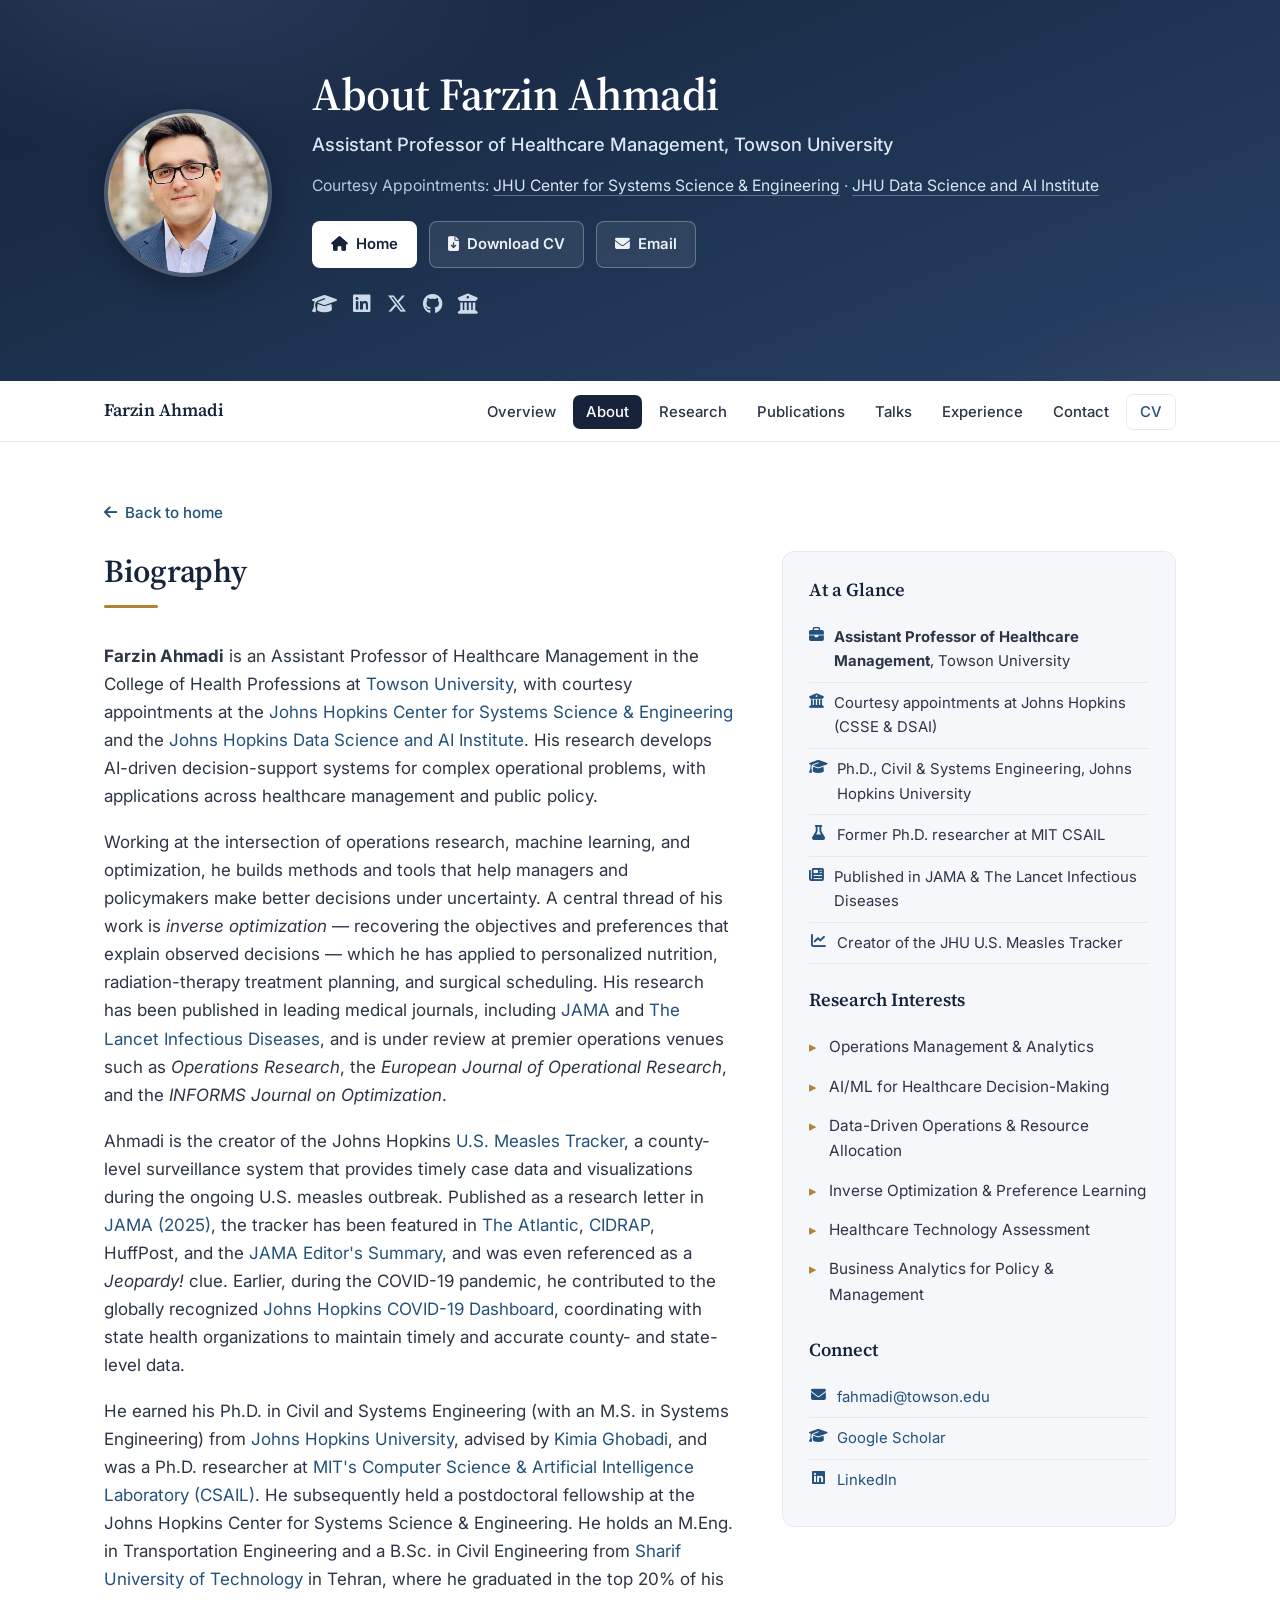
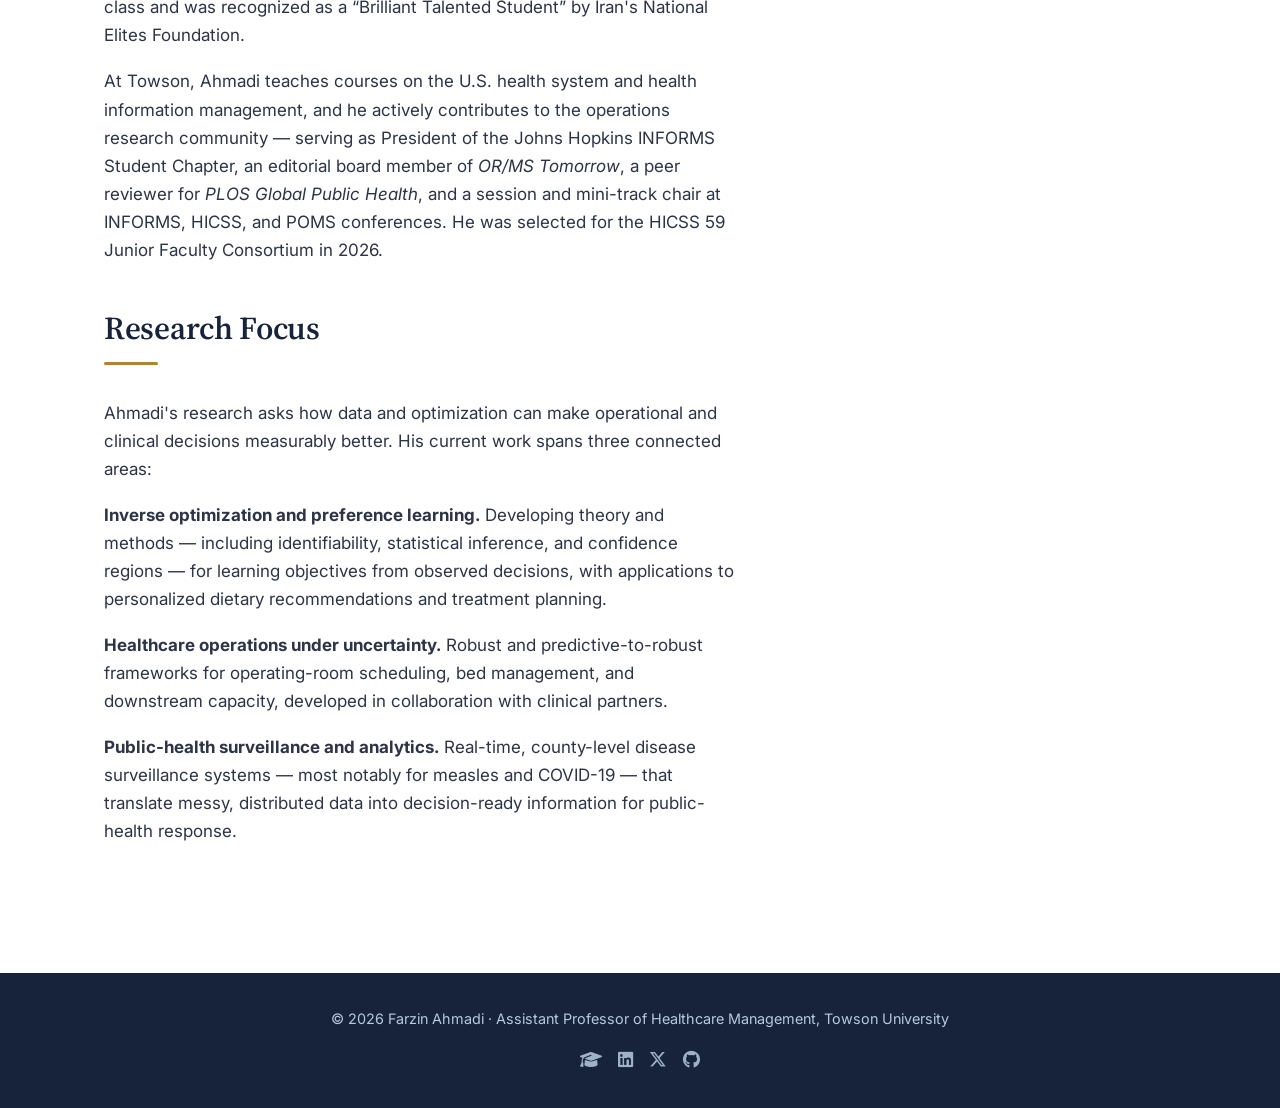
==== about.html @ e1e56246 "Add files via upload" ====
<!DOCTYPE html>
<html lang="en">
<head>
    <meta charset="UTF-8">
    <meta name="viewport" content="width=device-width, initial-scale=1.0">

    <title>About Farzin Ahmadi | Healthcare Management &amp; AI Researcher, Towson University</title>
    <meta name="description" content="About Farzin Ahmadi — Assistant Professor of Healthcare Management at Towson University with courtesy appointments at Johns Hopkins. Researcher in operations research, machine learning, and inverse optimization for healthcare and public health; creator of the JHU U.S. Measles Tracker (JAMA, 2025).">
    <meta name="keywords" content="Farzin Ahmadi, biography, about, Healthcare Management, Operations Research, Machine Learning, Inverse Optimization, Towson University, Johns Hopkins, Measles Tracker, JAMA">
    <meta name="author" content="Farzin Ahmadi">
    <link rel="canonical" href="https://farzinahmadi.github.io/about.html">

    <meta property="og:type" content="profile">
    <meta property="og:title" content="About Farzin Ahmadi | Healthcare Management & AI Researcher">
    <meta property="og:description" content="Assistant Professor of Healthcare Management at Towson University. Operations research, machine learning, and optimization for healthcare and public health.">
    <meta property="og:url" content="https://farzinahmadi.github.io/about.html">
    <meta property="og:image" content="https://farzinahmadi.github.io/FAID.jpg">
    <meta property="og:site_name" content="Farzin Ahmadi">
    <meta property="profile:first_name" content="Farzin">
    <meta property="profile:last_name" content="Ahmadi">

    <meta name="twitter:card" content="summary">
    <meta name="twitter:title" content="About Farzin Ahmadi">
    <meta name="twitter:description" content="Assistant Professor of Healthcare Management at Towson University. Operations research and AI for healthcare and public health.">
    <meta name="twitter:image" content="https://farzinahmadi.github.io/FAID.jpg">

    <link rel="icon" href="data:image/svg+xml,%3Csvg xmlns='http://www.w3.org/2000/svg' viewBox='0 0 64 64'%3E%3Crect width='64' height='64' rx='12' fill='%2316233b'/%3E%3Ctext x='32' y='45' font-family='Georgia,serif' font-size='34' fill='white' text-anchor='middle'%3EFA%3C/text%3E%3C/svg%3E">

    <link rel="preconnect" href="https://fonts.googleapis.com">
    <link rel="preconnect" href="https://fonts.gstatic.com" crossorigin>
    <link href="https://fonts.googleapis.com/css2?family=Inter:wght@400;500;600;700&family=Source+Serif+4:opsz,wght@8..60,400;8..60,500;8..60,600;8..60,700&display=swap" rel="stylesheet">
    <link rel="stylesheet" href="https://cdnjs.cloudflare.com/ajax/libs/font-awesome/6.4.0/css/all.min.css">
    <link rel="stylesheet" href="styles.css">

    <script type="application/ld+json">
    {
      "@context": "https://schema.org",
      "@type": "ProfilePage",
      "mainEntity": {
        "@type": "Person",
        "name": "Farzin Ahmadi",
        "givenName": "Farzin",
        "familyName": "Ahmadi",
        "jobTitle": "Assistant Professor of Healthcare Management",
        "url": "https://farzinahmadi.github.io/",
        "image": "https://farzinahmadi.github.io/FAID.jpg",
        "email": "mailto:fahmadi@towson.edu",
        "description": "Assistant Professor of Healthcare Management at Towson University developing AI-driven decision-support systems for healthcare operations and public health. Creator of the Johns Hopkins U.S. Measles Tracker.",
        "worksFor": { "@type": "CollegeOrUniversity", "name": "Towson University", "url": "https://www.towson.edu/" },
        "affiliation": [
          { "@type": "Organization", "name": "Johns Hopkins Center for Systems Science and Engineering", "url": "https://systems.jhu.edu/" },
          { "@type": "Organization", "name": "Johns Hopkins Data Science and AI Institute", "url": "https://ai.jhu.edu/" }
        ],
        "alumniOf": [
          { "@type": "CollegeOrUniversity", "name": "Johns Hopkins University" },
          { "@type": "CollegeOrUniversity", "name": "Sharif University of Technology" },
          { "@type": "CollegeOrUniversity", "name": "Massachusetts Institute of Technology" }
        ],
        "knowsAbout": ["Healthcare Management","Operations Research","Machine Learning","Inverse Optimization","Health Analytics","Public Health Surveillance"],
        "sameAs": [
          "https://www.linkedin.com/in/farzin-ahmadi/",
          "https://scholar.google.com/citations?user=UysbfPkAAAAJ&hl=en",
          "https://github.com/FarzinAhmadi",
          "https://x.com/FarzinAhmadi5",
          "https://farzin.wse.jhu.edu"
        ]
      }
    }
    </script>
</head>
<body>
    <header class="hero">
        <div class="container hero-inner">
            <img src="FAID.jpg" alt="Portrait of Farzin Ahmadi" class="profile-img">
            <div class="hero-text">
                <h1>About Farzin Ahmadi</h1>
                <p class="tagline">Assistant Professor of Healthcare Management, Towson University</p>
                <p class="affil">Courtesy Appointments: <a href="https://systems.jhu.edu" target="_blank" rel="noopener">JHU Center for Systems Science &amp; Engineering</a> · <a href="https://ai.jhu.edu" target="_blank" rel="noopener">JHU Data Science and AI Institute</a></p>
                <div class="hero-actions">
                    <a href="index.html" class="btn btn-primary"><i class="fas fa-house"></i> Home</a>
                    <a href="Farzin_Ahmadi.pdf" class="btn btn-ghost" download><i class="fas fa-file-arrow-down"></i> Download CV</a>
                    <a href="mailto:fahmadi@towson.edu" class="btn btn-ghost"><i class="fas fa-envelope"></i> Email</a>
                </div>
                <div class="social-links">
                    <a href="https://scholar.google.com/citations?user=UysbfPkAAAAJ&hl=en" title="Google Scholar" target="_blank" rel="noopener"><i class="fas fa-graduation-cap"></i></a>
                    <a href="https://www.linkedin.com/in/farzin-ahmadi/" title="LinkedIn" target="_blank" rel="noopener"><i class="fab fa-linkedin"></i></a>
                    <a href="https://x.com/FarzinAhmadi5" title="X (Twitter)" target="_blank" rel="noopener"><i class="fab fa-x-twitter"></i></a>
                    <a href="https://github.com/FarzinAhmadi" title="GitHub" target="_blank" rel="noopener"><i class="fab fa-github"></i></a>
                    <a href="https://farzin.wse.jhu.edu" title="Johns Hopkins Profile" target="_blank" rel="noopener"><i class="fas fa-university"></i></a>
                </div>
            </div>
        </div>
    </header>

    <nav class="nav">
        <div class="container">
            <div class="nav-brand"><a href="index.html">Farzin Ahmadi</a></div>
            <ul class="nav-list">
                <li><a href="index.html#about-tab">Overview</a></li>
                <li><a href="about.html" class="active">About</a></li>
                <li><a href="index.html#research">Research</a></li>
                <li><a href="index.html#publications">Publications</a></li>
                <li><a href="index.html#talks">Talks</a></li>
                <li><a href="index.html#experience">Experience</a></li>
                <li><a href="index.html#contact">Contact</a></li>
                <li><a href="Farzin_Ahmadi.pdf" download class="nav-cv">CV</a></li>
            </ul>
        </div>
    </nav>

    <main>
        <section class="page-section">
            <div class="container">
                <a href="index.html" class="backlink"><i class="fas fa-arrow-left"></i> Back to home</a>
                <div class="about-grid">
                    <div class="prose">
                        <h2 class="section-title">Biography</h2>
                        <div class="rule"></div>

                        <p><strong>Farzin Ahmadi</strong> is an Assistant Professor of Healthcare Management in the College of Health Professions at <a href="https://www.towson.edu/" target="_blank" rel="noopener">Towson University</a>, with courtesy appointments at the <a href="https://systems.jhu.edu/" target="_blank" rel="noopener">Johns Hopkins Center for Systems Science &amp; Engineering</a> and the <a href="https://ai.jhu.edu/" target="_blank" rel="noopener">Johns Hopkins Data Science and AI Institute</a>. His research develops AI-driven decision-support systems for complex operational problems, with applications across healthcare management and public policy.</p>

                        <p>Working at the intersection of operations research, machine learning, and optimization, he builds methods and tools that help managers and policymakers make better decisions under uncertainty. A central thread of his work is <em>inverse optimization</em> — recovering the objectives and preferences that explain observed decisions — which he has applied to personalized nutrition, radiation-therapy treatment planning, and surgical scheduling. His research has been published in leading medical journals, including <a href="https://jamanetwork.com/journals/jama/article-abstract/2839096" target="_blank" rel="noopener">JAMA</a> and <a href="https://www.thelancet.com/journals/laninf/home" target="_blank" rel="noopener">The Lancet Infectious Diseases</a>, and is under review at premier operations venues such as <em>Operations Research</em>, the <em>European Journal of Operational Research</em>, and the <em>INFORMS Journal on Optimization</em>.</p>

                        <p>Ahmadi is the creator of the Johns Hopkins <a href="https://publichealth.jhu.edu/ivac/resources/us-measles-tracker" target="_blank" rel="noopener">U.S. Measles Tracker</a>, a county-level surveillance system that provides timely case data and visualizations during the ongoing U.S. measles outbreak. Published as a research letter in <a href="https://jamanetwork.com/journals/jama/article-abstract/2839096" target="_blank" rel="noopener">JAMA (2025)</a>, the tracker has been featured in <a href="https://www.theatlantic.com/health/2026/02/measles-death/686122/" target="_blank" rel="noopener">The Atlantic</a>, <a href="https://www.cidrap.umn.edu/measles/researchers-introduce-tool-featuring-timely-county-level-us-measles-data-maps" target="_blank" rel="noopener">CIDRAP</a>, HuffPost, and the <a href="https://www.youtube.com/watch?v=EvBbJuXM_eo" target="_blank" rel="noopener">JAMA Editor's Summary</a>, and was even referenced as a <em>Jeopardy!</em> clue. Earlier, during the COVID-19 pandemic, he contributed to the globally recognized <a href="https://coronavirus.jhu.edu/map.html" target="_blank" rel="noopener">Johns Hopkins COVID-19 Dashboard</a>, coordinating with state health organizations to maintain timely and accurate county- and state-level data.</p>

                        <p>He earned his Ph.D. in Civil and Systems Engineering (with an M.S. in Systems Engineering) from <a href="https://www.jhu.edu/" target="_blank" rel="noopener">Johns Hopkins University</a>, advised by <a href="https://engineering.jhu.edu/faculty/kimia-ghobadi/" target="_blank" rel="noopener">Kimia Ghobadi</a>, and was a Ph.D. researcher at <a href="https://www.csail.mit.edu/" target="_blank" rel="noopener">MIT's Computer Science &amp; Artificial Intelligence Laboratory (CSAIL)</a>. He subsequently held a postdoctoral fellowship at the Johns Hopkins Center for Systems Science &amp; Engineering. He holds an M.Eng. in Transportation Engineering and a B.Sc. in Civil Engineering from <a href="http://www.sharif.edu/" target="_blank" rel="noopener">Sharif University of Technology</a> in Tehran, where he graduated in the top 20% of his class and was recognized as a “Brilliant Talented Student” by Iran's National Elites Foundation.</p>

                        <p>At Towson, Ahmadi teaches courses on the U.S. health system and health information management, and he actively contributes to the operations research community — serving as President of the Johns Hopkins INFORMS Student Chapter, an editorial board member of <em>OR/MS Tomorrow</em>, a peer reviewer for <em>PLOS Global Public Health</em>, and a session and mini-track chair at INFORMS, HICSS, and POMS conferences. He was selected for the HICSS 59 Junior Faculty Consortium in 2026.</p>

                        <h2 class="section-title" style="margin-top:44px;">Research Focus</h2>
                        <div class="rule"></div>
                        <p>Ahmadi's research asks how data and optimization can make operational and clinical decisions measurably better. His current work spans three connected areas:</p>
                        <p><strong>Inverse optimization and preference learning.</strong> Developing theory and methods — including identifiability, statistical inference, and confidence regions — for learning objectives from observed decisions, with applications to personalized dietary recommendations and treatment planning.</p>
                        <p><strong>Healthcare operations under uncertainty.</strong> Robust and predictive-to-robust frameworks for operating-room scheduling, bed management, and downstream capacity, developed in collaboration with clinical partners.</p>
                        <p><strong>Public-health surveillance and analytics.</strong> Real-time, county-level disease surveillance systems — most notably for measles and COVID-19 — that translate messy, distributed data into decision-ready information for public-health response.</p>
                    </div>

                    <aside class="sidecard">
                        <h3>At a Glance</h3>
                        <div class="fact"><i class="fas fa-briefcase"></i><span><strong>Assistant Professor of Healthcare Management</strong>, Towson University</span></div>
                        <div class="fact"><i class="fas fa-university"></i><span>Courtesy appointments at Johns Hopkins (CSSE &amp; DSAI)</span></div>
                        <div class="fact"><i class="fas fa-graduation-cap"></i><span>Ph.D., Civil &amp; Systems Engineering, Johns Hopkins University</span></div>
                        <div class="fact"><i class="fas fa-flask"></i><span>Former Ph.D. researcher at MIT CSAIL</span></div>
                        <div class="fact"><i class="fas fa-newspaper"></i><span>Published in JAMA &amp; The Lancet Infectious Diseases</span></div>
                        <div class="fact"><i class="fas fa-chart-line"></i><span>Creator of the JHU U.S. Measles Tracker</span></div>

                        <h3 style="margin-top:24px;">Research Interests</h3>
                        <ul>
                            <li>Operations Management &amp; Analytics</li>
                            <li>AI/ML for Healthcare Decision-Making</li>
                            <li>Data-Driven Operations &amp; Resource Allocation</li>
                            <li>Inverse Optimization &amp; Preference Learning</li>
                            <li>Healthcare Technology Assessment</li>
                            <li>Business Analytics for Policy &amp; Management</li>
                        </ul>

                        <h3 style="margin-top:24px;">Connect</h3>
                        <div class="fact"><i class="fas fa-envelope"></i><span><a href="mailto:fahmadi@towson.edu">fahmadi@towson.edu</a></span></div>
                        <div class="fact"><i class="fas fa-graduation-cap"></i><span><a href="https://scholar.google.com/citations?user=UysbfPkAAAAJ&hl=en" target="_blank" rel="noopener">Google Scholar</a></span></div>
                        <div class="fact"><i class="fab fa-linkedin"></i><span><a href="https://www.linkedin.com/in/farzin-ahmadi/" target="_blank" rel="noopener">LinkedIn</a></span></div>
                    </aside>
                </div>
            </div>
        </section>
    </main>

    <footer class="footer">
        <div class="container">
            <p>&copy; 2026 Farzin Ahmadi · Assistant Professor of Healthcare Management, Towson University</p>
            <div class="social-links">
                <a href="https://scholar.google.com/citations?user=UysbfPkAAAAJ&hl=en" title="Google Scholar" target="_blank" rel="noopener"><i class="fas fa-graduation-cap"></i></a>
                <a href="https://www.linkedin.com/in/farzin-ahmadi/" title="LinkedIn" target="_blank" rel="noopener"><i class="fab fa-linkedin"></i></a>
                <a href="https://x.com/FarzinAhmadi5" title="X (Twitter)" target="_blank" rel="noopener"><i class="fab fa-x-twitter"></i></a>
                <a href="https://github.com/FarzinAhmadi" title="GitHub" target="_blank" rel="noopener"><i class="fab fa-github"></i></a>
            </div>
        </div>
    </footer>
</body>
</html>
---- styles.css ----
/* ==========================================================================
   Farzin Ahmadi — academic site
   Shared stylesheet for index.html and about.html
   ========================================================================== */

:root {
  /* Palette */
  --navy:        #16233b;
  --navy-2:      #1e3452;
  --primary:     #24507c;
  --primary-2:   #3a6ea5;
  --accent:      #b08432;   /* restrained warm gold, used only as a hairline */
  --bg:          #ffffff;
  --bg-alt:      #f5f7fb;
  --surface:     #ffffff;
  --border:      #e5e9f0;
  --text:        #2c3446;
  --muted:       #67718b;
  --shadow-sm:   0 1px 2px rgba(20, 34, 61, .04), 0 2px 8px rgba(20, 34, 61, .05);
  --shadow-md:   0 6px 22px rgba(20, 34, 61, .09);
  --radius:      12px;
  --radius-lg:   18px;
  --maxw:        1120px;
  --font-serif:  "Source Serif 4", Georgia, "Times New Roman", serif;
  --font-sans:   "Inter", -apple-system, BlinkMacSystemFont, "Segoe UI", Roboto, sans-serif;
}

* { margin: 0; padding: 0; box-sizing: border-box; }

html { scroll-behavior: smooth; -webkit-text-size-adjust: 100%; }

body {
  font-family: var(--font-sans);
  line-height: 1.65;
  color: var(--text);
  background: var(--bg);
  font-size: 17px;
  -webkit-font-smoothing: antialiased;
  text-rendering: optimizeLegibility;
}

.container { max-width: var(--maxw); margin: 0 auto; padding: 0 24px; }

a { color: var(--primary); text-decoration: none; transition: color .2s ease; }
a:hover { color: var(--primary-2); text-decoration: underline; }

h1, h2, h3, h4 { font-family: var(--font-serif); color: var(--navy); line-height: 1.25; font-weight: 600; }

/* ---------- Announcement banner ---------- */
.announcements {
  background: var(--navy);
  color: #eef2f8;
  padding: 11px 0;
  font-size: .92rem;
  border-bottom: 2px solid var(--accent);
}
.announcements .container {
  display: flex; align-items: center; justify-content: center;
  gap: 14px; flex-wrap: wrap; text-align: center; position: relative;
}
.announcements .icon { color: var(--accent); }
.announcements strong { color: #fff; font-weight: 600; }
.announcements a { color: #cfe0f2; text-decoration: underline; font-weight: 500; }
.announcements a:hover { color: #fff; }
.announcements .sep { color: #5c6a86; }
.close-banner {
  background: none; border: none; color: #9fb0c9; font-size: 1rem;
  cursor: pointer; padding: 4px; line-height: 1; transition: color .2s ease;
  position: absolute; right: 0; top: 50%; transform: translateY(-50%);
}
.close-banner:hover { color: #fff; }

/* ---------- Header / hero ---------- */
.hero {
  background: linear-gradient(158deg, #16233b 0%, #1e3452 55%, #274067 100%);
  color: #eef2f8;
  padding: 66px 0 60px;
  position: relative;
  overflow: hidden;
}
.hero::after {
  content: ""; position: absolute; inset: 0;
  background:
    radial-gradient(680px 320px at 12% -10%, rgba(120,160,220,.18), transparent 60%),
    radial-gradient(560px 300px at 100% 120%, rgba(176,132,50,.12), transparent 60%);
  pointer-events: none;
}
.hero-inner {
  position: relative; z-index: 1;
  display: grid; grid-template-columns: auto 1fr; gap: 40px; align-items: center;
}
.profile-img {
  width: 168px; height: 168px; border-radius: 50%;
  border: 4px solid rgba(255,255,255,.18);
  box-shadow: 0 10px 30px rgba(0,0,0,.28);
  object-fit: cover; background: rgba(255,255,255,.06);
  flex-shrink: 0;
}
.hero h1 { color: #fff; font-size: 2.85rem; letter-spacing: -.5px; margin-bottom: 6px; }
.hero .tagline { font-size: 1.15rem; color: #dbe6f4; font-weight: 500; margin-bottom: 14px; max-width: 640px; }
.hero .affil { font-size: .98rem; color: #b9c8dd; margin-bottom: 4px; }
.hero .affil a { color: #dbe6f4; text-decoration: none; border-bottom: 1px solid rgba(219,230,244,.35); }
.hero .affil a:hover { color: #fff; border-color: #fff; }

.hero-actions { display: flex; flex-wrap: wrap; gap: 12px; margin-top: 22px; }
.btn {
  display: inline-flex; align-items: center; gap: 8px;
  padding: 10px 18px; border-radius: 8px; font-size: .93rem; font-weight: 600;
  font-family: var(--font-sans); cursor: pointer; transition: all .2s ease;
  text-decoration: none; border: 1px solid transparent;
}
.btn-primary { background: #fff; color: var(--navy); }
.btn-primary:hover { background: #eef2f8; color: var(--navy); text-decoration: none; transform: translateY(-1px); }
.btn-ghost { background: rgba(255,255,255,.08); color: #eef2f8; border-color: rgba(255,255,255,.28); }
.btn-ghost:hover { background: rgba(255,255,255,.16); color: #fff; text-decoration: none; transform: translateY(-1px); }

.social-links { display: flex; gap: 16px; margin-top: 20px; }
.social-links a { color: #cdd9e8; font-size: 1.25rem; transition: transform .2s ease, color .2s ease; }
.social-links a:hover { color: #fff; transform: translateY(-2px); text-decoration: none; }

/* ---------- Navigation ---------- */
.nav {
  background: rgba(255,255,255,.92);
  backdrop-filter: saturate(140%) blur(8px);
  border-bottom: 1px solid var(--border);
  position: sticky; top: 0; z-index: 100;
}
.nav .container { display: flex; align-items: center; justify-content: space-between; min-height: 60px; }
.nav-brand { font-family: var(--font-serif); font-weight: 600; font-size: 1.1rem; color: var(--navy); }
.nav-brand a { color: var(--navy); }
.nav-brand a:hover { text-decoration: none; color: var(--primary); }
.nav-list { display: flex; align-items: center; list-style: none; gap: 4px; flex-wrap: wrap; }
.nav-list a {
  color: var(--text); font-weight: 500; font-size: .93rem;
  padding: 8px 13px; border-radius: 7px; transition: all .18s ease; cursor: pointer;
}
.nav-list a:hover { background: var(--bg-alt); color: var(--primary); text-decoration: none; }
.nav-list a.active { background: var(--navy); color: #fff; }
.nav-list a.nav-cv { color: var(--primary); border: 1px solid var(--border); }
.nav-list a.nav-cv:hover { background: var(--primary); color: #fff; border-color: var(--primary); }

/* ---------- Sections ---------- */
.content-section { display: none; padding: 66px 0; }
.content-section.active { display: block; animation: fadeIn .45s ease; }
.page-section { padding: 56px 0; }  /* used on about.html (always visible) */

.section-title { font-size: 2rem; color: var(--navy); margin-bottom: 8px; letter-spacing: -.3px; }
.section-title + .section-lead { color: var(--muted); font-size: 1.02rem; margin-bottom: 34px; max-width: 720px; }
.rule { width: 54px; height: 3px; background: var(--accent); border-radius: 2px; margin: 14px 0 34px; }

.subhead {
  font-family: var(--font-serif); color: var(--navy); font-size: 1.35rem;
  margin: 46px 0 22px; padding-bottom: 8px; border-bottom: 1px solid var(--border);
}
.subhead:first-of-type { margin-top: 0; }

/* ---------- Cards ---------- */
.card-grid { display: grid; gap: 22px; }
.grid-2 { grid-template-columns: repeat(auto-fit, minmax(430px, 1fr)); }

.card {
  background: var(--surface); border: 1px solid var(--border);
  border-left: 4px solid var(--primary);
  border-radius: var(--radius); padding: 24px 26px;
  box-shadow: var(--shadow-sm); transition: box-shadow .2s ease, transform .2s ease;
}
.card:hover { box-shadow: var(--shadow-md); transform: translateY(-2px); }
.card h3 { font-size: 1.18rem; margin-bottom: 6px; }
.card h3 a, .card h4 a { color: var(--navy); }
.card h3 a:hover, .card h4 a:hover { color: var(--primary); }
.card h4 { font-size: 1.05rem; margin-bottom: 8px; font-weight: 600; }
.card .subtitle { color: var(--primary); font-weight: 600; font-size: .96rem; margin-bottom: 4px; }
.card .date { color: var(--muted); font-size: .88rem; font-weight: 500; margin-bottom: 12px; letter-spacing: .01em; }
.card .journal { color: var(--primary); font-weight: 600; font-size: .95rem; margin-bottom: 5px; }
.card .authors { color: var(--muted); font-size: .9rem; }
.card p { margin-bottom: 10px; }
.card p:last-child { margin-bottom: 0; }
.card ul { margin: 8px 0 0 18px; }
.card ul li { margin-bottom: 5px; }

.tag {
  display: inline-block; font-size: .72rem; font-weight: 600; letter-spacing: .04em;
  text-transform: uppercase; padding: 3px 9px; border-radius: 20px;
  background: #eef3fa; color: var(--primary); margin-bottom: 10px;
}
.tag.upcoming { background: #fbf4e6; color: #96701f; }

/* ---------- About (two-column) ---------- */
.about-grid { display: grid; grid-template-columns: 1.6fr 1fr; gap: 48px; align-items: start; }
.prose p { margin-bottom: 18px; }
.prose p:last-child { margin-bottom: 0; }
.sidecard {
  background: var(--bg-alt); border: 1px solid var(--border);
  border-radius: var(--radius); padding: 26px; position: sticky; top: 84px;
}
.sidecard h3 { color: var(--navy); font-size: 1.15rem; margin-bottom: 16px; }
.sidecard ul { list-style: none; }
.sidecard li { padding: 7px 0 7px 20px; position: relative; font-size: .96rem; }
.sidecard li::before { content: "▸"; color: var(--accent); position: absolute; left: 0; }
.sidecard .fact { display: flex; gap: 10px; padding: 8px 0; border-bottom: 1px solid var(--border); font-size: .93rem; }
.sidecard .fact:last-child { border-bottom: none; }
.sidecard .fact i { color: var(--primary); width: 18px; text-align: center; margin-top: 3px; }

/* ---------- News timeline ---------- */
.news-list { max-width: 860px; }
.news-item {
  display: grid; grid-template-columns: 118px 1fr; gap: 22px;
  padding: 20px 0; border-bottom: 1px solid var(--border); align-items: start;
}
.news-item:last-child { border-bottom: none; }
.news-date {
  font-size: .82rem; font-weight: 600; color: var(--primary);
  background: var(--bg-alt); border: 1px solid var(--border);
  border-radius: 6px; padding: 5px 8px; text-align: center; white-space: nowrap;
}
.news-body { font-size: .98rem; }
.news-body a { font-weight: 500; }

/* ---------- Contact ---------- */
.contact-grid { display: grid; grid-template-columns: repeat(auto-fit, minmax(250px, 1fr)); gap: 22px; }
.contact-card {
  background: var(--surface); border: 1px solid var(--border); border-radius: var(--radius);
  padding: 26px; box-shadow: var(--shadow-sm);
}
.contact-card i { color: var(--primary); font-size: 1.3rem; margin-bottom: 10px; display: block; }
.contact-card h4 { font-size: 1.02rem; margin-bottom: 8px; }
.contact-card a { color: var(--text); }
.contact-card a:hover { color: var(--primary); }
.contact-card p, .contact-card address { font-style: normal; color: var(--muted); font-size: .94rem; line-height: 1.7; }

/* ---------- Footer ---------- */
.footer { background: var(--navy); color: #b9c8dd; text-align: center; padding: 34px 0; margin-top: 72px; font-size: .9rem; }
.footer a { color: #dbe6f4; }
.footer .social-links { justify-content: center; margin-top: 14px; }
.footer .social-links a { color: #9fb0c9; font-size: 1.1rem; }

/* ---------- Back link (about page) ---------- */
.backlink { display: inline-flex; align-items: center; gap: 8px; font-weight: 500; font-size: .95rem; margin-bottom: 26px; }

/* ---------- Animations ---------- */
@keyframes fadeIn { from { opacity: 0; transform: translateY(14px); } to { opacity: 1; transform: translateY(0); } }

/* ---------- Responsive ---------- */
@media (max-width: 900px) {
  .about-grid { grid-template-columns: 1fr; gap: 34px; }
  .sidecard { position: static; }
  .grid-2 { grid-template-columns: 1fr; }
}
@media (max-width: 760px) {
  body { font-size: 16px; }
  .hero { padding: 46px 0 42px; }
  .hero-inner { grid-template-columns: 1fr; text-align: center; gap: 24px; justify-items: center; }
  .hero h1 { font-size: 2.2rem; }
  .hero .tagline { font-size: 1.05rem; }
  .hero-actions, .social-links { justify-content: center; }
  .nav .container { flex-direction: column; gap: 8px; padding: 10px 20px; }
  .nav-list { justify-content: center; gap: 2px; }
  .nav-list a { padding: 7px 10px; font-size: .88rem; }
  .section-title { font-size: 1.7rem; }
  .news-item { grid-template-columns: 1fr; gap: 6px; }
  .news-date { justify-self: start; }
}
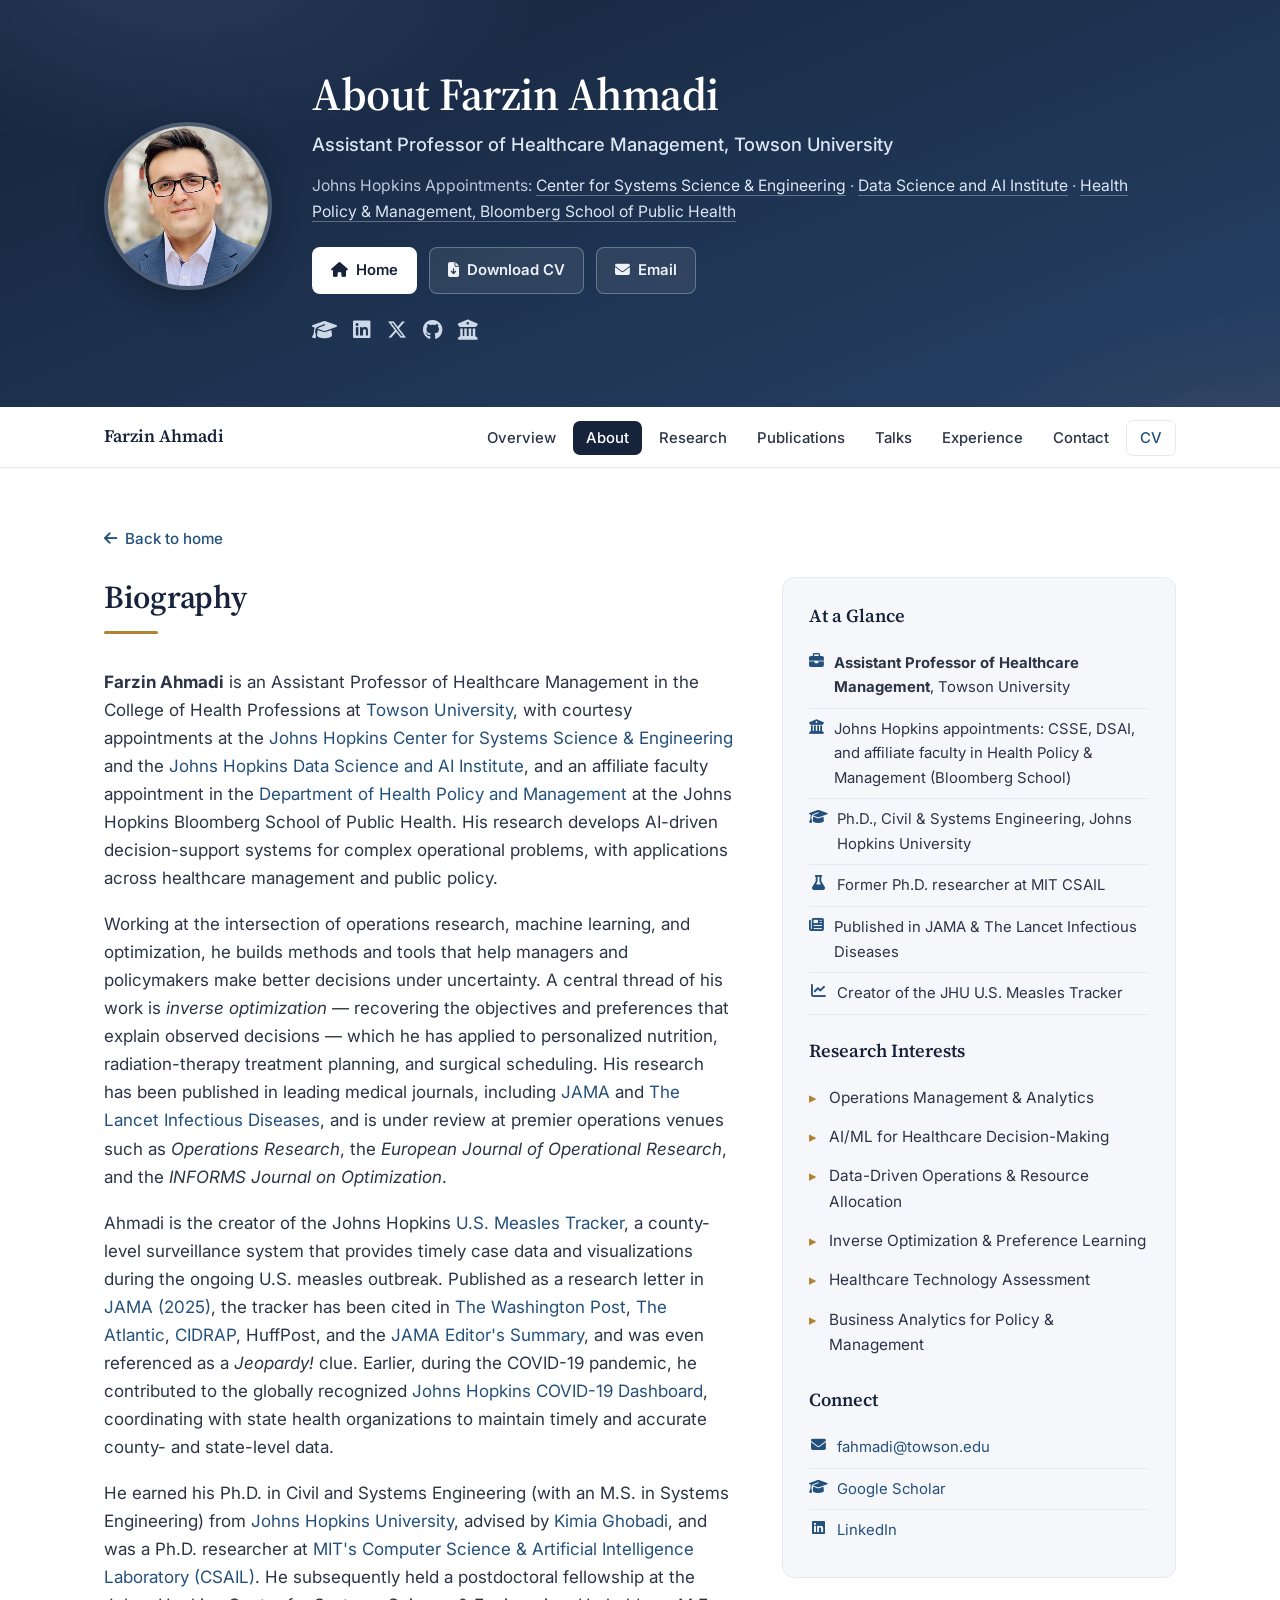
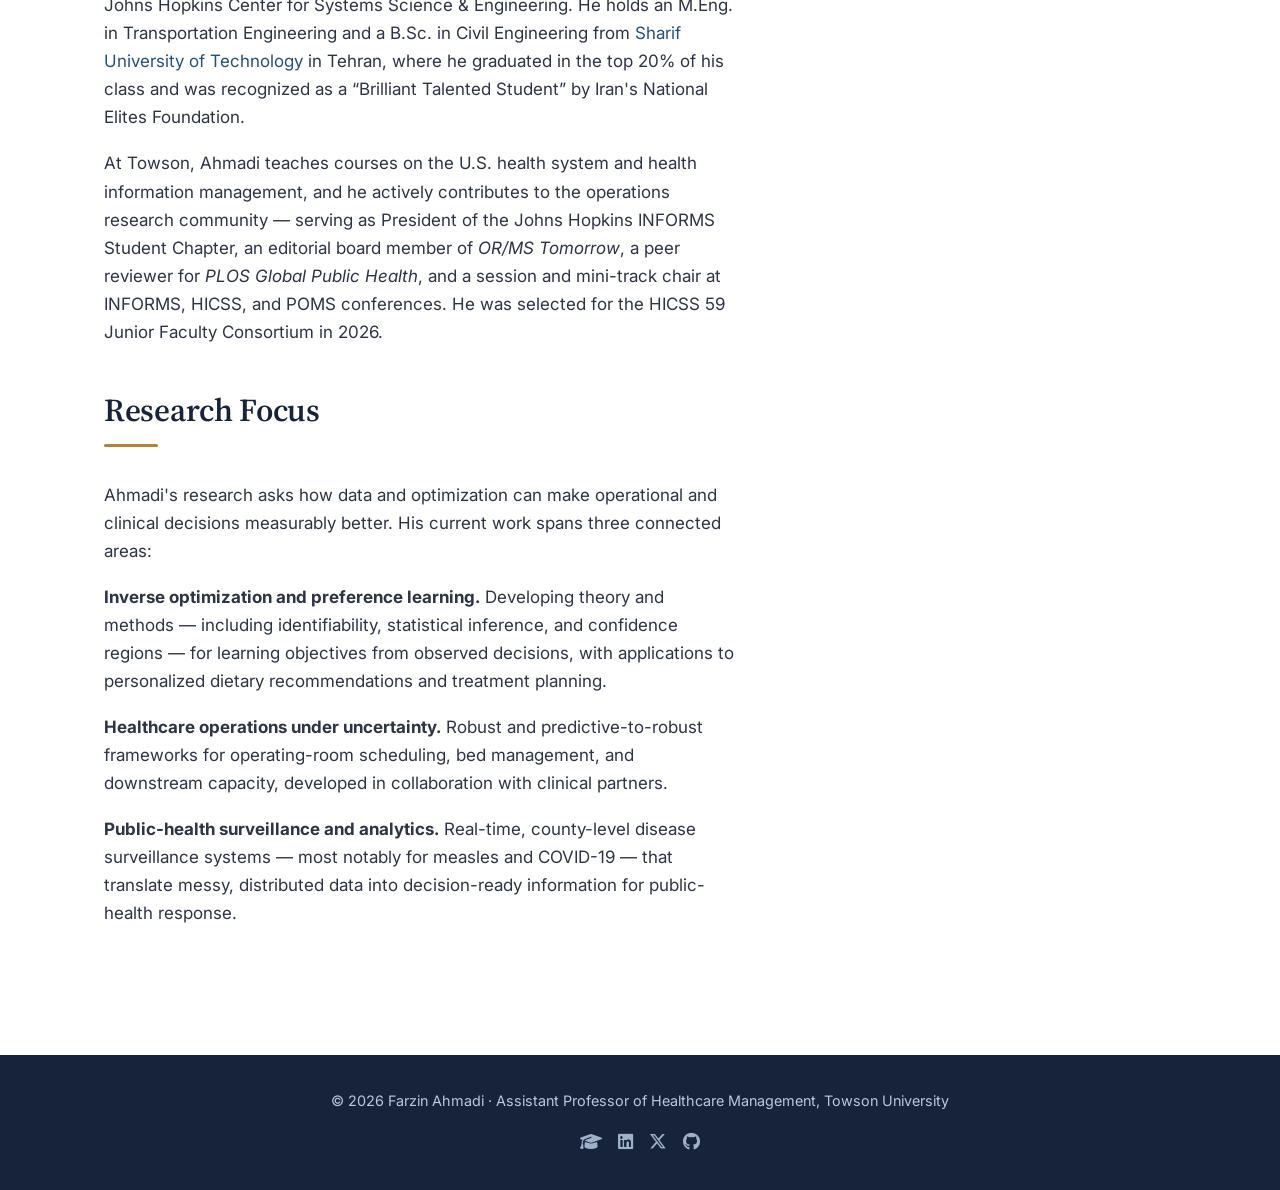
==== commit 02417f01: "Add files via upload" ====
--- a/about.html
+++ b/about.html
@@ -49,7 +49,8 @@
         "worksFor": { "@type": "CollegeOrUniversity", "name": "Towson University", "url": "https://www.towson.edu/" },
         "affiliation": [
           { "@type": "Organization", "name": "Johns Hopkins Center for Systems Science and Engineering", "url": "https://systems.jhu.edu/" },
-          { "@type": "Organization", "name": "Johns Hopkins Data Science and AI Institute", "url": "https://ai.jhu.edu/" }
+          { "@type": "Organization", "name": "Johns Hopkins Data Science and AI Institute", "url": "https://ai.jhu.edu/" },
+          { "@type": "Organization", "name": "Department of Health Policy and Management, Johns Hopkins Bloomberg School of Public Health", "url": "https://publichealth.jhu.edu/departments/health-policy-and-management" }
         ],
         "alumniOf": [
           { "@type": "CollegeOrUniversity", "name": "Johns Hopkins University" },
@@ -75,7 +76,7 @@
             <div class="hero-text">
                 <h1>About Farzin Ahmadi</h1>
                 <p class="tagline">Assistant Professor of Healthcare Management, Towson University</p>
-                <p class="affil">Courtesy Appointments: <a href="https://systems.jhu.edu" target="_blank" rel="noopener">JHU Center for Systems Science &amp; Engineering</a> · <a href="https://ai.jhu.edu" target="_blank" rel="noopener">JHU Data Science and AI Institute</a></p>
+                <p class="affil">Johns Hopkins Appointments: <a href="https://systems.jhu.edu" target="_blank" rel="noopener">Center for Systems Science &amp; Engineering</a> · <a href="https://ai.jhu.edu" target="_blank" rel="noopener">Data Science and AI Institute</a> · <a href="https://publichealth.jhu.edu/departments/health-policy-and-management" target="_blank" rel="noopener">Health Policy &amp; Management, Bloomberg School of Public Health</a></p>
                 <div class="hero-actions">
                     <a href="index.html" class="btn btn-primary"><i class="fas fa-house"></i> Home</a>
                     <a href="Farzin_Ahmadi.pdf" class="btn btn-ghost" download><i class="fas fa-file-arrow-down"></i> Download CV</a>
@@ -117,11 +118,11 @@
                         <h2 class="section-title">Biography</h2>
                         <div class="rule"></div>
 
-                        <p><strong>Farzin Ahmadi</strong> is an Assistant Professor of Healthcare Management in the College of Health Professions at <a href="https://www.towson.edu/" target="_blank" rel="noopener">Towson University</a>, with courtesy appointments at the <a href="https://systems.jhu.edu/" target="_blank" rel="noopener">Johns Hopkins Center for Systems Science &amp; Engineering</a> and the <a href="https://ai.jhu.edu/" target="_blank" rel="noopener">Johns Hopkins Data Science and AI Institute</a>. His research develops AI-driven decision-support systems for complex operational problems, with applications across healthcare management and public policy.</p>
+                        <p><strong>Farzin Ahmadi</strong> is an Assistant Professor of Healthcare Management in the College of Health Professions at <a href="https://www.towson.edu/" target="_blank" rel="noopener">Towson University</a>, with courtesy appointments at the <a href="https://systems.jhu.edu/" target="_blank" rel="noopener">Johns Hopkins Center for Systems Science &amp; Engineering</a> and the <a href="https://ai.jhu.edu/" target="_blank" rel="noopener">Johns Hopkins Data Science and AI Institute</a>, and an affiliate faculty appointment in the <a href="https://publichealth.jhu.edu/departments/health-policy-and-management" target="_blank" rel="noopener">Department of Health Policy and Management</a> at the Johns Hopkins Bloomberg School of Public Health. His research develops AI-driven decision-support systems for complex operational problems, with applications across healthcare management and public policy.</p>
 
                         <p>Working at the intersection of operations research, machine learning, and optimization, he builds methods and tools that help managers and policymakers make better decisions under uncertainty. A central thread of his work is <em>inverse optimization</em> — recovering the objectives and preferences that explain observed decisions — which he has applied to personalized nutrition, radiation-therapy treatment planning, and surgical scheduling. His research has been published in leading medical journals, including <a href="https://jamanetwork.com/journals/jama/article-abstract/2839096" target="_blank" rel="noopener">JAMA</a> and <a href="https://www.thelancet.com/journals/laninf/home" target="_blank" rel="noopener">The Lancet Infectious Diseases</a>, and is under review at premier operations venues such as <em>Operations Research</em>, the <em>European Journal of Operational Research</em>, and the <em>INFORMS Journal on Optimization</em>.</p>
 
-                        <p>Ahmadi is the creator of the Johns Hopkins <a href="https://publichealth.jhu.edu/ivac/resources/us-measles-tracker" target="_blank" rel="noopener">U.S. Measles Tracker</a>, a county-level surveillance system that provides timely case data and visualizations during the ongoing U.S. measles outbreak. Published as a research letter in <a href="https://jamanetwork.com/journals/jama/article-abstract/2839096" target="_blank" rel="noopener">JAMA (2025)</a>, the tracker has been featured in <a href="https://www.theatlantic.com/health/2026/02/measles-death/686122/" target="_blank" rel="noopener">The Atlantic</a>, <a href="https://www.cidrap.umn.edu/measles/researchers-introduce-tool-featuring-timely-county-level-us-measles-data-maps" target="_blank" rel="noopener">CIDRAP</a>, HuffPost, and the <a href="https://www.youtube.com/watch?v=EvBbJuXM_eo" target="_blank" rel="noopener">JAMA Editor's Summary</a>, and was even referenced as a <em>Jeopardy!</em> clue. Earlier, during the COVID-19 pandemic, he contributed to the globally recognized <a href="https://coronavirus.jhu.edu/map.html" target="_blank" rel="noopener">Johns Hopkins COVID-19 Dashboard</a>, coordinating with state health organizations to maintain timely and accurate county- and state-level data.</p>
+                        <p>Ahmadi is the creator of the Johns Hopkins <a href="https://publichealth.jhu.edu/ivac/resources/us-measles-tracker" target="_blank" rel="noopener">U.S. Measles Tracker</a>, a county-level surveillance system that provides timely case data and visualizations during the ongoing U.S. measles outbreak. Published as a research letter in <a href="https://jamanetwork.com/journals/jama/article-abstract/2839096" target="_blank" rel="noopener">JAMA (2025)</a>, the tracker has been cited in <a href="https://www.washingtonpost.com/health/2026/07/21/us-measles-cases-hit-35-year-record-with-months-left-2026/" target="_blank" rel="noopener">The Washington Post</a>, <a href="https://www.theatlantic.com/health/2026/02/measles-death/686122/" target="_blank" rel="noopener">The Atlantic</a>, <a href="https://www.cidrap.umn.edu/measles/researchers-introduce-tool-featuring-timely-county-level-us-measles-data-maps" target="_blank" rel="noopener">CIDRAP</a>, HuffPost, and the <a href="https://www.youtube.com/watch?v=EvBbJuXM_eo" target="_blank" rel="noopener">JAMA Editor's Summary</a>, and was even referenced as a <em>Jeopardy!</em> clue. Earlier, during the COVID-19 pandemic, he contributed to the globally recognized <a href="https://coronavirus.jhu.edu/map.html" target="_blank" rel="noopener">Johns Hopkins COVID-19 Dashboard</a>, coordinating with state health organizations to maintain timely and accurate county- and state-level data.</p>
 
                         <p>He earned his Ph.D. in Civil and Systems Engineering (with an M.S. in Systems Engineering) from <a href="https://www.jhu.edu/" target="_blank" rel="noopener">Johns Hopkins University</a>, advised by <a href="https://engineering.jhu.edu/faculty/kimia-ghobadi/" target="_blank" rel="noopener">Kimia Ghobadi</a>, and was a Ph.D. researcher at <a href="https://www.csail.mit.edu/" target="_blank" rel="noopener">MIT's Computer Science &amp; Artificial Intelligence Laboratory (CSAIL)</a>. He subsequently held a postdoctoral fellowship at the Johns Hopkins Center for Systems Science &amp; Engineering. He holds an M.Eng. in Transportation Engineering and a B.Sc. in Civil Engineering from <a href="http://www.sharif.edu/" target="_blank" rel="noopener">Sharif University of Technology</a> in Tehran, where he graduated in the top 20% of his class and was recognized as a “Brilliant Talented Student” by Iran's National Elites Foundation.</p>
 
@@ -138,7 +139,7 @@
                     <aside class="sidecard">
                         <h3>At a Glance</h3>
                         <div class="fact"><i class="fas fa-briefcase"></i><span><strong>Assistant Professor of Healthcare Management</strong>, Towson University</span></div>
-                        <div class="fact"><i class="fas fa-university"></i><span>Courtesy appointments at Johns Hopkins (CSSE &amp; DSAI)</span></div>
+                        <div class="fact"><i class="fas fa-university"></i><span>Johns Hopkins appointments: CSSE, DSAI, and affiliate faculty in Health Policy &amp; Management (Bloomberg School)</span></div>
                         <div class="fact"><i class="fas fa-graduation-cap"></i><span>Ph.D., Civil &amp; Systems Engineering, Johns Hopkins University</span></div>
                         <div class="fact"><i class="fas fa-flask"></i><span>Former Ph.D. researcher at MIT CSAIL</span></div>
                         <div class="fact"><i class="fas fa-newspaper"></i><span>Published in JAMA &amp; The Lancet Infectious Diseases</span></div>
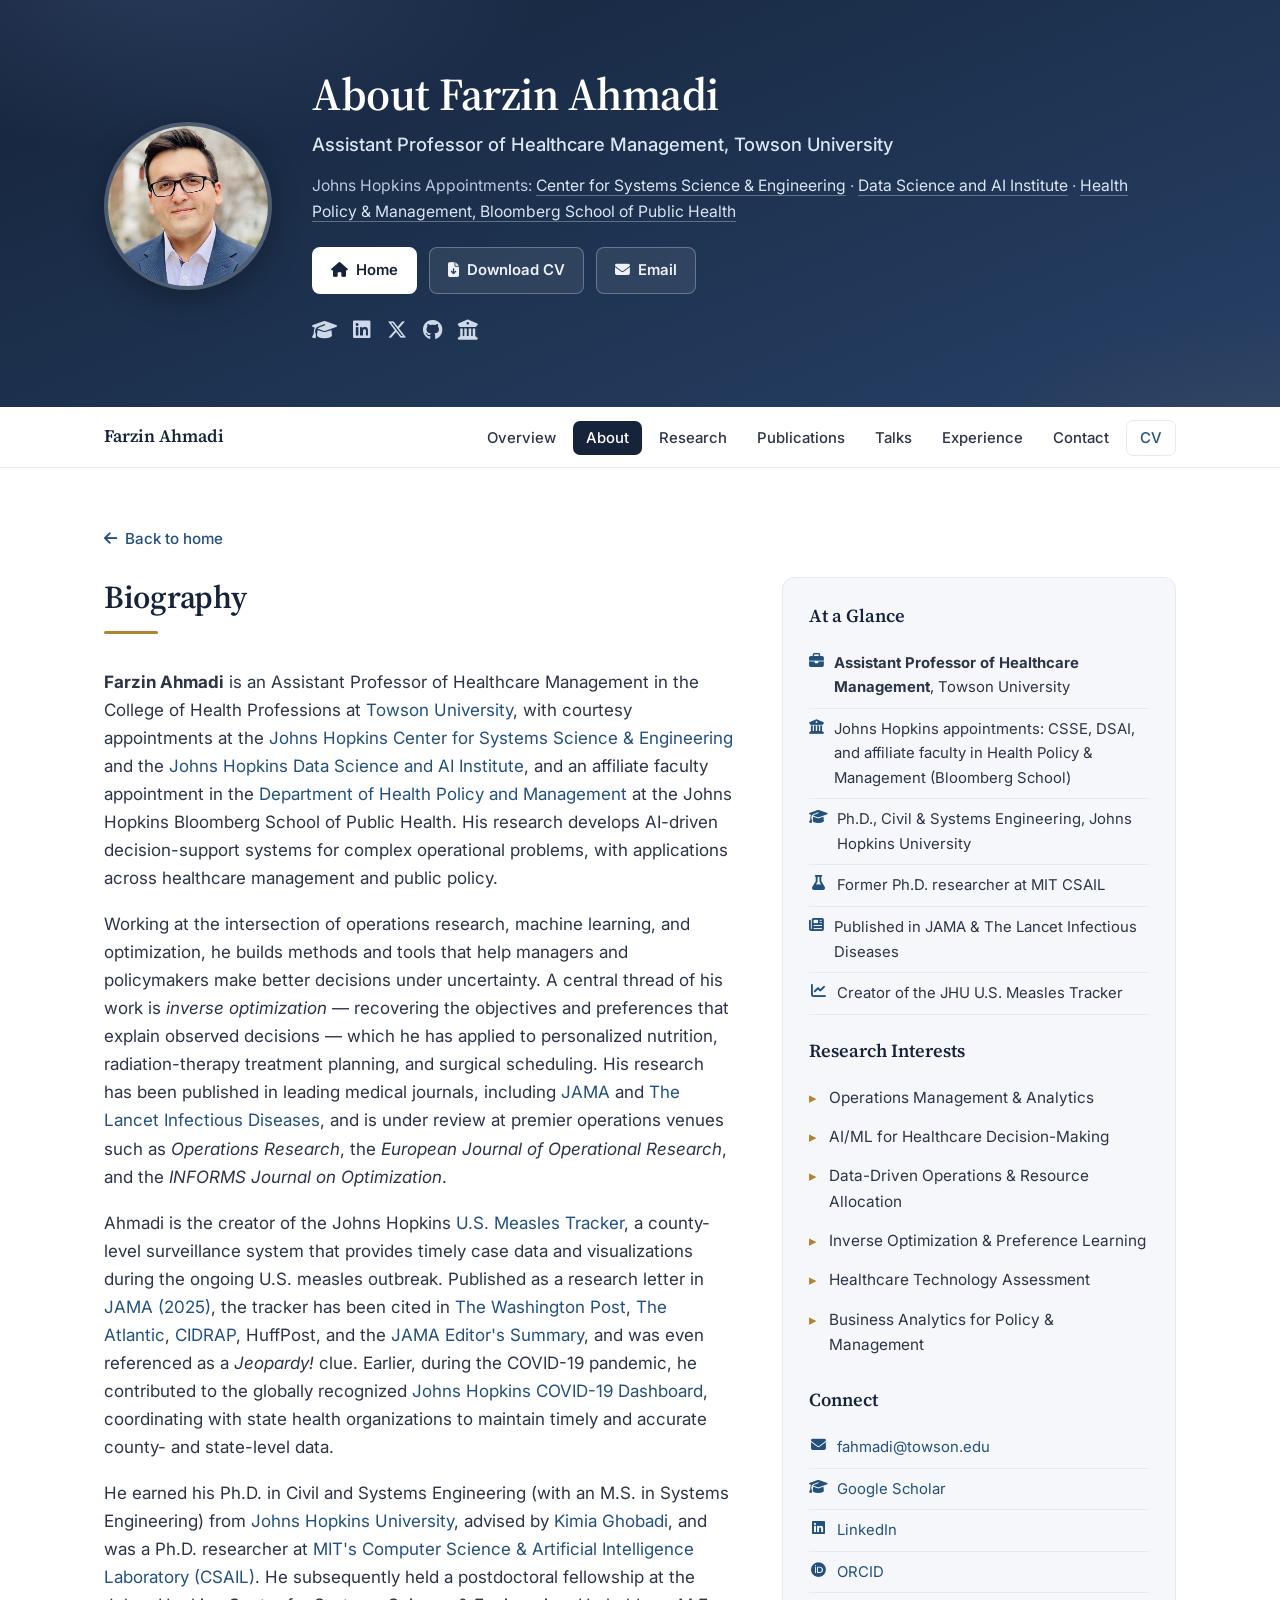
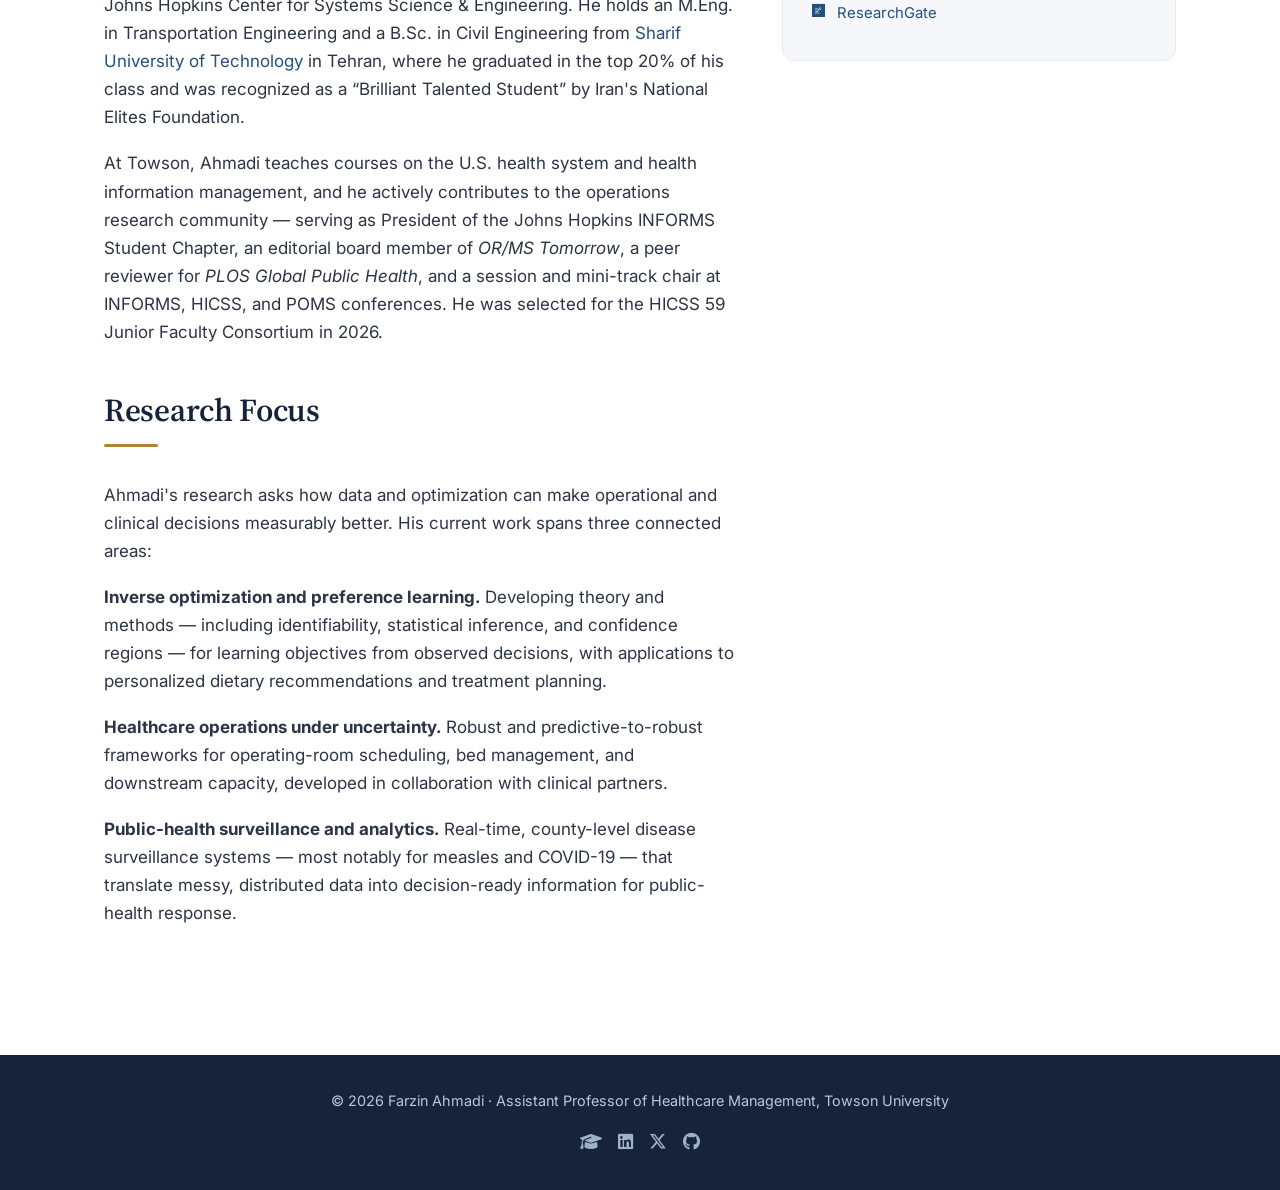
==== commit ffc066c0: "Add files via upload" ====
--- a/about.html
+++ b/about.html
@@ -53,17 +53,22 @@
           { "@type": "Organization", "name": "Department of Health Policy and Management, Johns Hopkins Bloomberg School of Public Health", "url": "https://publichealth.jhu.edu/departments/health-policy-and-management" }
         ],
         "alumniOf": [
-          { "@type": "CollegeOrUniversity", "name": "Johns Hopkins University" },
+          { "@type": "CollegeOrUniversity", "name": "Johns Hopkins University", "url": "https://www.jhu.edu/" },
           { "@type": "CollegeOrUniversity", "name": "Sharif University of Technology" },
           { "@type": "CollegeOrUniversity", "name": "Massachusetts Institute of Technology" }
         ],
         "knowsAbout": ["Healthcare Management","Operations Research","Machine Learning","Inverse Optimization","Health Analytics","Public Health Surveillance"],
+        "identifier": [
+          { "@type": "PropertyValue", "propertyID": "ORCID", "value": "0000-0002-0606-1707", "url": "https://orcid.org/0000-0002-0606-1707" }
+        ],
         "sameAs": [
+          "https://orcid.org/0000-0002-0606-1707",
+          "https://www.researchgate.net/profile/Farzin-Ahmadi-2",
           "https://www.linkedin.com/in/farzin-ahmadi/",
           "https://scholar.google.com/citations?user=UysbfPkAAAAJ&hl=en",
           "https://github.com/FarzinAhmadi",
           "https://x.com/FarzinAhmadi5",
-          "https://farzin.wse.jhu.edu"
+          "https://www.towson.edu/chp/departments/health-sciences/faculty-staff/farzin-ahmadi.html"
         ]
       }
     }
@@ -87,7 +92,7 @@
                     <a href="https://www.linkedin.com/in/farzin-ahmadi/" title="LinkedIn" target="_blank" rel="noopener"><i class="fab fa-linkedin"></i></a>
                     <a href="https://x.com/FarzinAhmadi5" title="X (Twitter)" target="_blank" rel="noopener"><i class="fab fa-x-twitter"></i></a>
                     <a href="https://github.com/FarzinAhmadi" title="GitHub" target="_blank" rel="noopener"><i class="fab fa-github"></i></a>
-                    <a href="https://farzin.wse.jhu.edu" title="Johns Hopkins Profile" target="_blank" rel="noopener"><i class="fas fa-university"></i></a>
+                    <a href="https://www.towson.edu/chp/departments/health-sciences/faculty-staff/farzin-ahmadi.html" title="Towson Faculty Profile" target="_blank" rel="noopener"><i class="fas fa-university"></i></a>
                 </div>
             </div>
         </div>
@@ -159,6 +164,8 @@
                         <div class="fact"><i class="fas fa-envelope"></i><span><a href="mailto:fahmadi@towson.edu">fahmadi@towson.edu</a></span></div>
                         <div class="fact"><i class="fas fa-graduation-cap"></i><span><a href="https://scholar.google.com/citations?user=UysbfPkAAAAJ&hl=en" target="_blank" rel="noopener">Google Scholar</a></span></div>
                         <div class="fact"><i class="fab fa-linkedin"></i><span><a href="https://www.linkedin.com/in/farzin-ahmadi/" target="_blank" rel="noopener">LinkedIn</a></span></div>
+                        <div class="fact"><i class="fab fa-orcid"></i><span><a href="https://orcid.org/0000-0002-0606-1707" target="_blank" rel="noopener">ORCID</a></span></div>
+                        <div class="fact"><i class="fab fa-researchgate"></i><span><a href="https://www.researchgate.net/profile/Farzin-Ahmadi-2" target="_blank" rel="noopener">ResearchGate</a></span></div>
                     </aside>
                 </div>
             </div>
